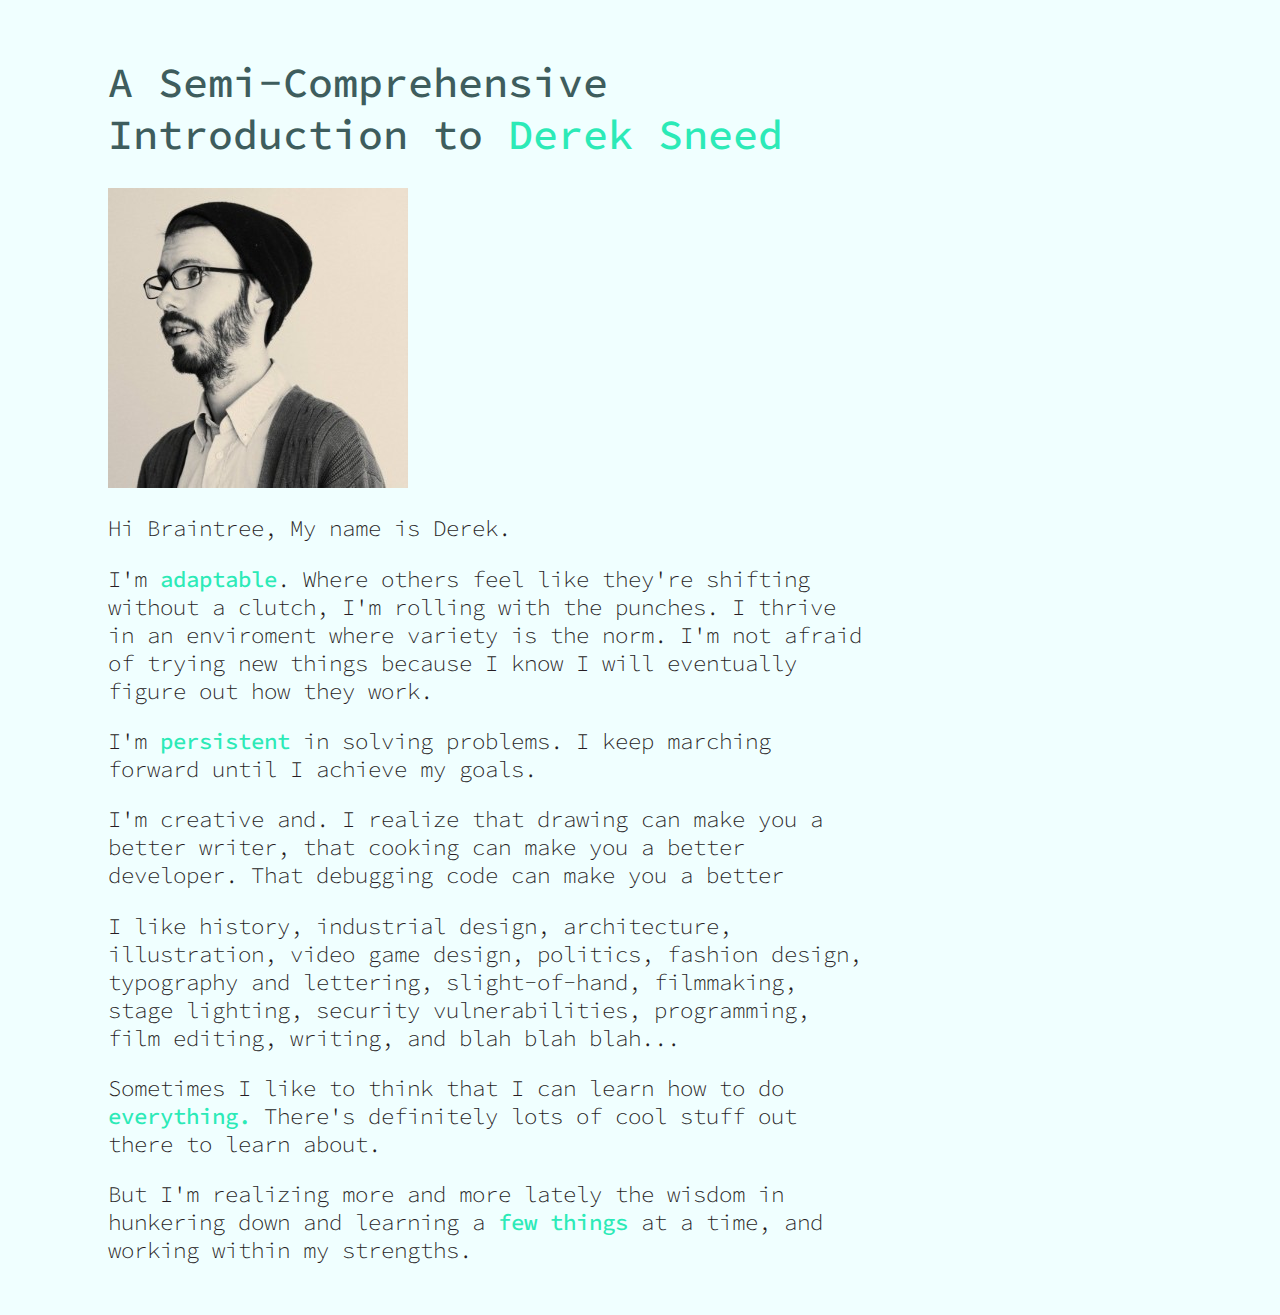
==== braintree/index.html @ 94cd5842 "added a page maybe" ====
<!DOCTYPE HTML>
<html>

<head>
    <link href='http://fonts.googleapis.com/css?family=Source+Code+Pro:300,500' rel='stylesheet' type='text/css'>
    <link rel="stylesheet" type="text/css" href="style.css">
</head>

<body>
    <div>
        <h1>A Semi-Comprehensive Introduction to <b>Derek Sneed</b></h1>
        <img src="img/mug2.jpg">
        <p>Hi Braintree, My name is Derek.</p>

        <p>I'm <b>adaptable</b>. Where others feel like they're shifting without a clutch, I'm rolling with the punches. I thrive in an enviroment where variety is the norm. I'm not afraid of trying new things because I know I will eventually figure out how they work.</p>
        <p>I'm <b>persistent</b> in solving problems. I keep marching forward until I achieve my goals.</p>
        <p>I'm creative and. I realize that drawing can make you a better writer, that cooking can make you a better developer. That debugging code can make you a better </p>

        <p>I like history, industrial design, architecture, illustration, video game design, politics, fashion design, typography and lettering, slight-of-hand, filmmaking, stage lighting, security vulnerabilities, programming, film editing, writing, and blah blah blah...</p>
        <p>Sometimes I like to think that I can learn how to do <b>everything.</b> There's definitely lots of cool stuff out there to learn about.</p>
        <p>But I'm realizing more and more lately the wisdom in hunkering down and learning a <b>few things</b> at a time, and working within my strengths.</p>

    </div>
    <div>
    </div>
</body>

</html>
---- braintree/style.css ----
body {
    background-color: azure;
    color: #271D24;
}

div {
    padding-left: 100px;
    padding-top: 20px;
    width: 60%;
}

h1 {
    font-size: 2.6em;
    color: #3E5D5D;
    font-family: 'Source Code Pro', monospace;
    font-weight: 500;
}

b {
    font-weight: 500;
    color: #2ceab7;
}

p {
    font-family: 'Source Code Pro', monospace;
    font-weight: 300;
    font-size: 1.4em;
}
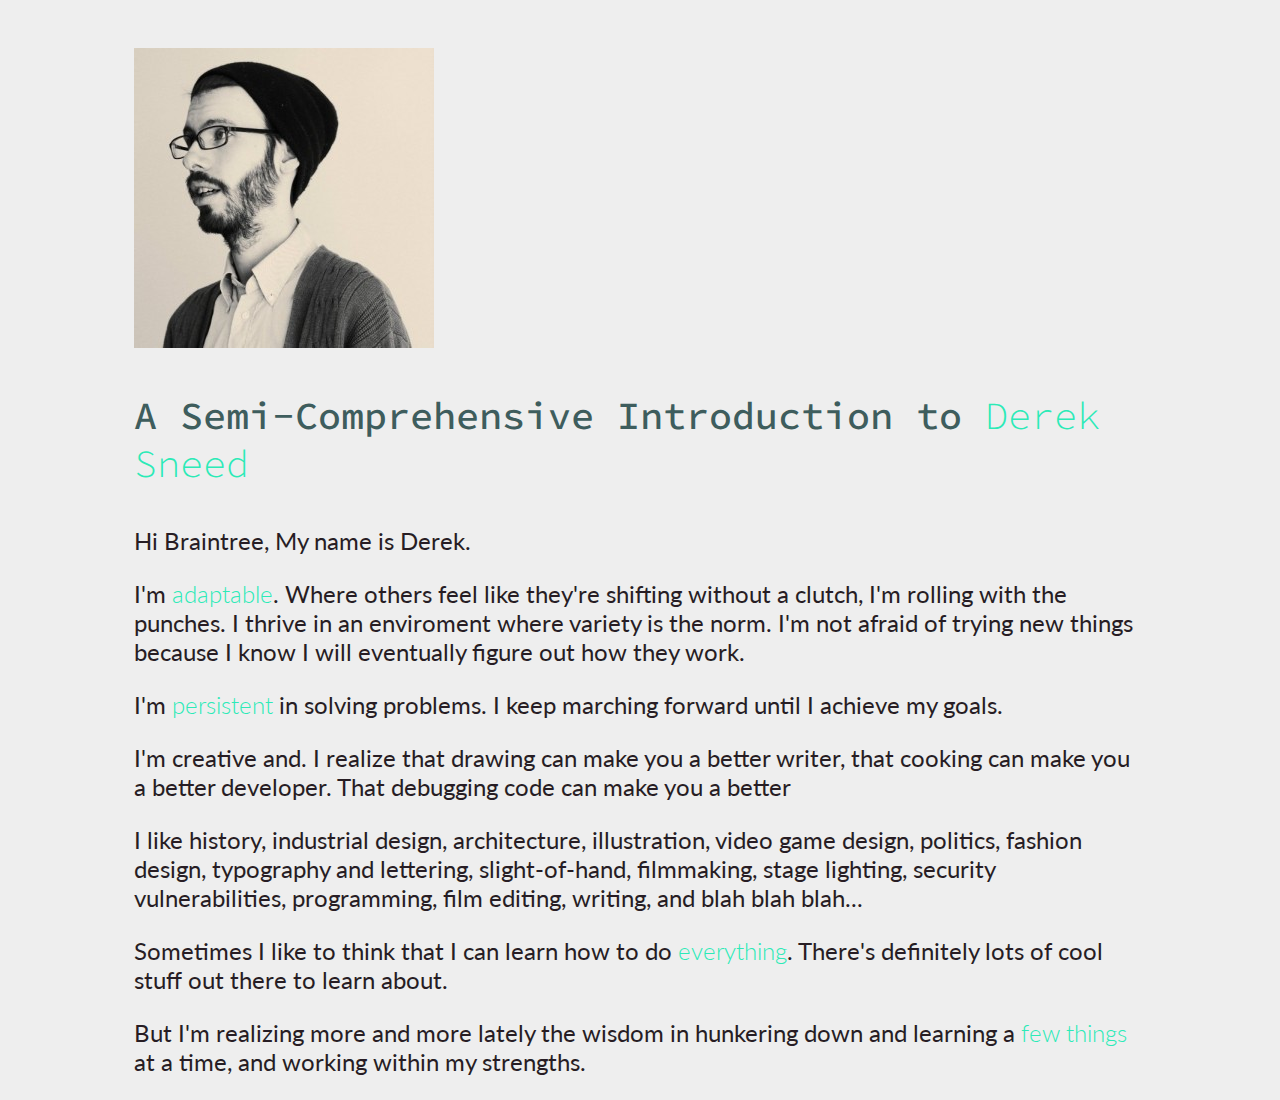
==== commit e7f803eb: "cleaning up" ====
--- a/braintree/index.html
+++ b/braintree/index.html
@@ -1,28 +1,30 @@
-<!DOCTYPE HTML>
+<!DOCTYPE html>
 <html>
 
 <head>
-    <link href='http://fonts.googleapis.com/css?family=Source+Code+Pro:300,500' rel='stylesheet' type='text/css'>
+    <title>Hi There.</title>
+    <link href='http://fonts.googleapis.com/css?family=Lato:300|Source+Code+Pro:500' rel='stylesheet' type='text/css'>
     <link rel="stylesheet" type="text/css" href="style.css">
 </head>
 
 <body>
-    <div>
-        <h1>A Semi-Comprehensive Introduction to <b>Derek Sneed</b></h1>
-        <img src="img/mug2.jpg">
-        <p>Hi Braintree, My name is Derek.</p>
+    <div id="box">
+        <div>
+            <img src="img/mug2.jpg">
+            <p id="title">A Semi-Comprehensive Introduction to <b>Derek Sneed</b></p>
+        </div>
+        <div id="content">
+            <p>Hi Braintree, My name is Derek.</p>
+            <p>I'm <b>adaptable</b>. Where others feel like they're shifting without a clutch, I'm rolling with the punches. I thrive in an enviroment where variety is the norm. I'm not afraid of trying new things because I know I will eventually figure out how they work.</p>
+            <p>I'm <b>persistent</b> in solving problems. I keep marching forward until I achieve my goals.</p>
+            <p>I'm creative and. I realize that drawing can make you a better writer, that cooking can make you a better developer. That debugging code can make you a better </p>
+            <p>I like history, industrial design, architecture, illustration, video game design, politics, fashion design, typography and lettering, slight-of-hand, filmmaking, stage lighting, security vulnerabilities, programming, film editing, writing, and blah blah blah...</p>
+            <p>Sometimes I like to think that I can learn how to do <b>everything</b>. There's definitely lots of cool stuff out there to learn about.</p>
+            <p>But I'm realizing more and more lately the wisdom in hunkering down and learning a <b>few things</b> at a time, and working within my strengths.</p>
+        </div>
+        <div id="footer"></div>
+    </div>
 
-        <p>I'm <b>adaptable</b>. Where others feel like they're shifting without a clutch, I'm rolling with the punches. I thrive in an enviroment where variety is the norm. I'm not afraid of trying new things because I know I will eventually figure out how they work.</p>
-        <p>I'm <b>persistent</b> in solving problems. I keep marching forward until I achieve my goals.</p>
-        <p>I'm creative and. I realize that drawing can make you a better writer, that cooking can make you a better developer. That debugging code can make you a better </p>
-
-        <p>I like history, industrial design, architecture, illustration, video game design, politics, fashion design, typography and lettering, slight-of-hand, filmmaking, stage lighting, security vulnerabilities, programming, film editing, writing, and blah blah blah...</p>
-        <p>Sometimes I like to think that I can learn how to do <b>everything.</b> There's definitely lots of cool stuff out there to learn about.</p>
-        <p>But I'm realizing more and more lately the wisdom in hunkering down and learning a <b>few things</b> at a time, and working within my strengths.</p>
-
-    </div>
-    <div>
-    </div>
 </body>
 
 </html>--- a/braintree/style.css
+++ b/braintree/style.css
@@ -1,28 +1,30 @@
 body {
-    background-color: azure;
+    background-color: #eeeeee;
+    font-family: "Lato", Verdana, Arial, sans-serif;
+    font-size: 150%;
     color: #271D24;
+    -webkit-font-smoothing: antialiased;
 }
 
-div {
-    padding-left: 100px;
-    padding-top: 20px;
-    width: 60%;
+.img {
+    float: left;
 }
 
-h1 {
-    font-size: 2.6em;
+b {
+    font-weight: 300;
+    color: #2ceab7;
+}
+
+#box {
+    margin: 0 auto;
+    padding-top: 40px;
+    width: 80%;
+}
+
+#title {
+    font-size: 1.6em;
+    float: right;
     color: #3E5D5D;
     font-family: 'Source Code Pro', monospace;
     font-weight: 500;
-}
-
-b {
-    font-weight: 500;
-    color: #2ceab7;
-}
-
-p {
-    font-family: 'Source Code Pro', monospace;
-    font-weight: 300;
-    font-size: 1.4em;
 }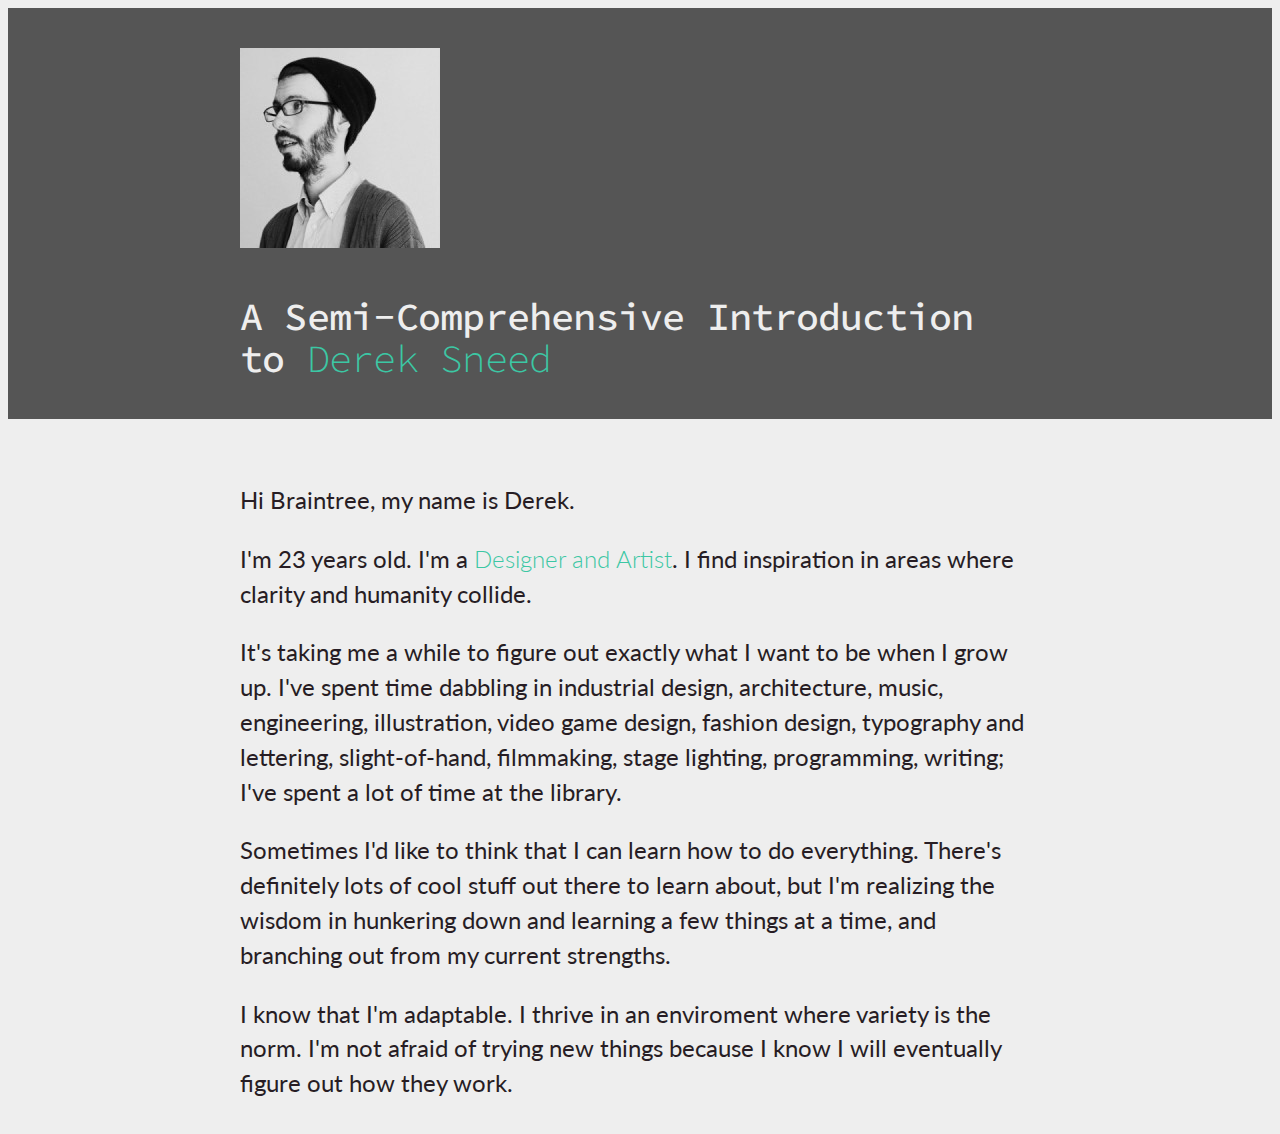
==== commit 0208dff9: "changed things, messed things up" ====
--- a/braintree/index.html
+++ b/braintree/index.html
@@ -8,23 +8,19 @@
 </head>
 
 <body>
-    <div id="box">
-        <div>
+        <div class="header">
+           <div class="box">
             <img src="img/mug2.jpg">
-            <p id="title">A Semi-Comprehensive Introduction to <b>Derek Sneed</b></p>
+            <p id="big">A Semi-Comprehensive Introduction to <b>Derek Sneed</b></p>
+            </div>
         </div>
-        <div id="content">
-            <p>Hi Braintree, My name is Derek.</p>
-            <p>I'm <b>adaptable</b>. Where others feel like they're shifting without a clutch, I'm rolling with the punches. I thrive in an enviroment where variety is the norm. I'm not afraid of trying new things because I know I will eventually figure out how they work.</p>
-            <p>I'm <b>persistent</b> in solving problems. I keep marching forward until I achieve my goals.</p>
-            <p>I'm creative and. I realize that drawing can make you a better writer, that cooking can make you a better developer. That debugging code can make you a better </p>
-            <p>I like history, industrial design, architecture, illustration, video game design, politics, fashion design, typography and lettering, slight-of-hand, filmmaking, stage lighting, security vulnerabilities, programming, film editing, writing, and blah blah blah...</p>
-            <p>Sometimes I like to think that I can learn how to do <b>everything</b>. There's definitely lots of cool stuff out there to learn about.</p>
-            <p>But I'm realizing more and more lately the wisdom in hunkering down and learning a <b>few things</b> at a time, and working within my strengths.</p>
+    <div class="box">
+            <p>Hi Braintree, my name is Derek.</p>
+            <p>I'm 23 years old. I'm a <b>Designer and Artist</b>. I find inspiration in areas where clarity and humanity collide.</p>
+            <p>It's taking me a while to figure out exactly what I want to be when I grow up. I've spent time dabbling in industrial design, architecture, music, engineering, illustration, video game design, fashion design, typography and lettering, slight-of-hand, filmmaking, stage lighting, programming, writing; I've spent a lot of time at the library.</p>
+            <p>Sometimes I'd like to think that I can learn how to do everything. There's definitely lots of cool stuff out there to learn about, but I'm realizing the wisdom in hunkering down and learning a few things at a time, and branching out from my current strengths.</p>
+            <p>I know that I'm adaptable. I thrive in an enviroment where variety is the norm. I'm not afraid of trying new things because I know I will eventually figure out how they work.</p>
         </div>
-        <div id="footer"></div>
     </div>
-
 </body>
-
 </html>--- a/braintree/style.css
+++ b/braintree/style.css
@@ -1,30 +1,35 @@
 body {
-    background-color: #eeeeee;
+    background-color: #eee;
     font-family: "Lato", Verdana, Arial, sans-serif;
     font-size: 150%;
     color: #271D24;
     -webkit-font-smoothing: antialiased;
-}
-
-.img {
-    float: left;
+    line-height: 145%;
 }
 
 b {
     font-weight: 300;
-    color: #2ceab7;
+    color: #3cc7a4;
 }
 
-#box {
-    margin: 0 auto;
-    padding-top: 40px;
-    width: 80%;
+.header {
+    width: 100%;
+    background-color: #555;
 }
 
-#title {
+.box {
+    margin: auto;
+    padding: 40px 0px 01px;
+    width: 80%;
+    max-width: 800px;
+    min-width: 300px;
+}
+
+#big {
     font-size: 1.6em;
-    float: right;
-    color: #3E5D5D;
+    color: #eee;
     font-family: 'Source Code Pro', monospace;
     font-weight: 500;
+    line-height: 110%;
+    letter-spacing: -0.02em;
 }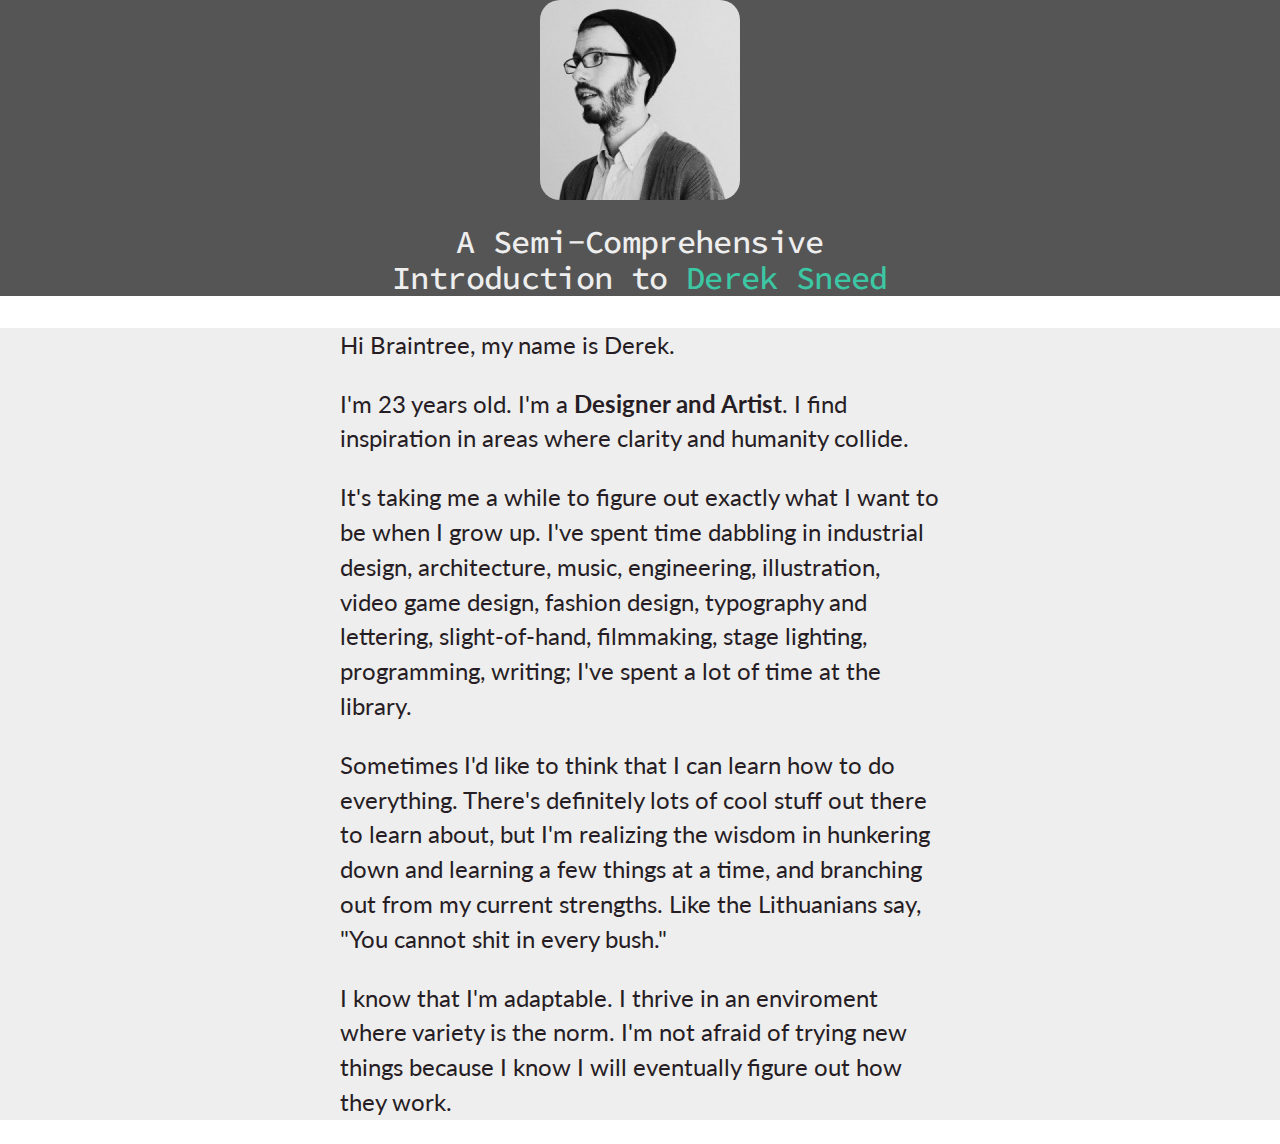
==== commit 6753a3f1: "messed some more things up" ====
--- a/braintree/index.html
+++ b/braintree/index.html
@@ -8,19 +8,20 @@
 </head>
 
 <body>
-        <div class="header">
-           <div class="box">
-            <img src="img/mug2.jpg">
-            <p id="big">A Semi-Comprehensive Introduction to <b>Derek Sneed</b></p>
-            </div>
-        </div>
+    <div class="header">
+    <div class="box">
+            <img class="profile" src="img/mug2.jpg">
+            <h1>A Semi-Comprehensive Introduction to <d>Derek Sneed</d></p></h1>
+    </div>
+    </div>
+    <div class="main">
     <div class="box">
             <p>Hi Braintree, my name is Derek.</p>
             <p>I'm 23 years old. I'm a <b>Designer and Artist</b>. I find inspiration in areas where clarity and humanity collide.</p>
             <p>It's taking me a while to figure out exactly what I want to be when I grow up. I've spent time dabbling in industrial design, architecture, music, engineering, illustration, video game design, fashion design, typography and lettering, slight-of-hand, filmmaking, stage lighting, programming, writing; I've spent a lot of time at the library.</p>
-            <p>Sometimes I'd like to think that I can learn how to do everything. There's definitely lots of cool stuff out there to learn about, but I'm realizing the wisdom in hunkering down and learning a few things at a time, and branching out from my current strengths.</p>
+            <p>Sometimes I'd like to think that I can learn how to do everything. There's definitely lots of cool stuff out there to learn about, but I'm realizing the wisdom in hunkering down and learning a few things at a time, and branching out from my current strengths. Like the Lithuanians say, "You cannot shit in every bush."</p>
             <p>I know that I'm adaptable. I thrive in an enviroment where variety is the norm. I'm not afraid of trying new things because I know I will eventually figure out how they work.</p>
-        </div>
+    </div>
     </div>
 </body>
 </html>--- a/braintree/style.css
+++ b/braintree/style.css
@@ -1,32 +1,39 @@
 body {
+    margin: 0;
+    padding: 0;
+    width: 100%;
+    height: 100%;
+}
+
+d {
+    color: #3cc7a4;
+}
+
+.header {
+    background-color: #555;
+    text-align: center;
+}
+
+img.profile {
+    border-radius: 10%;
+}
+
+.main {
     background-color: #eee;
     font-family: "Lato", Verdana, Arial, sans-serif;
     font-size: 150%;
     color: #271D24;
-    -webkit-font-smoothing: antialiased;
-    line-height: 145%;
-}
-
-b {
-    font-weight: 300;
-    color: #3cc7a4;
-}
-
-.header {
-    width: 100%;
-    background-color: #555;
+    line-height: 145%;    
 }
 
 .box {
-    margin: auto;
-    padding: 40px 0px 01px;
+    margin: 0 auto;
     width: 80%;
-    max-width: 800px;
-    min-width: 300px;
+    max-width: 600px;
 }
 
-#big {
-    font-size: 1.6em;
+h1 {
+    font-size: 2em;
     color: #eee;
     font-family: 'Source Code Pro', monospace;
     font-weight: 500;
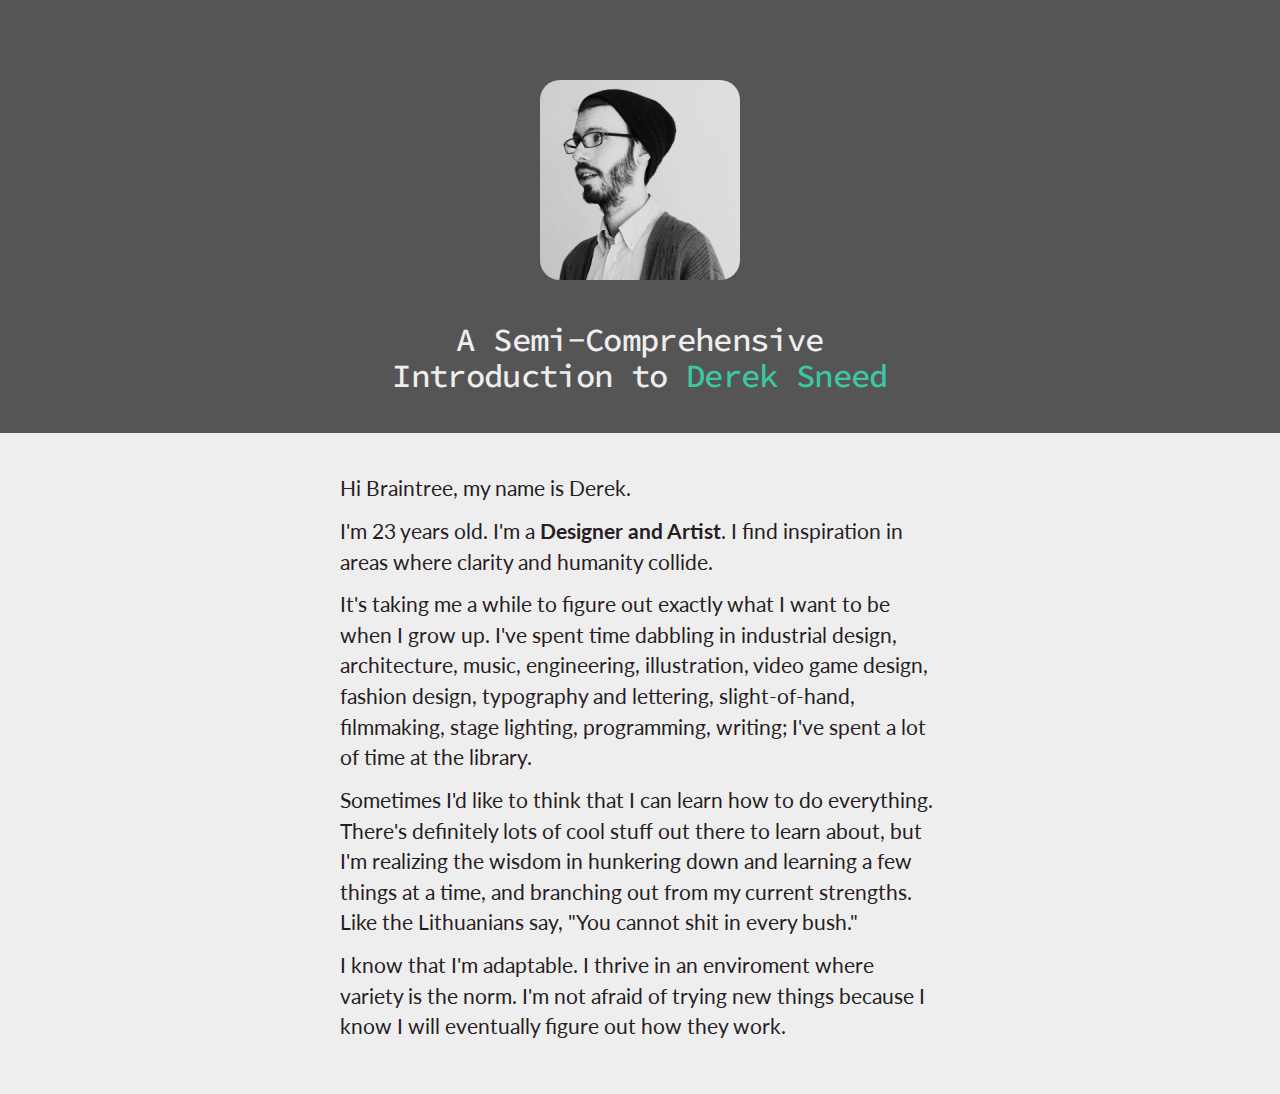
==== commit 89a428b2: "killed user agent bullshit" ====
--- a/braintree/index.html
+++ b/braintree/index.html
@@ -4,6 +4,7 @@
 <head>
     <title>Hi There.</title>
     <link href='http://fonts.googleapis.com/css?family=Lato:300|Source+Code+Pro:500' rel='stylesheet' type='text/css'>
+    <link rel="stylesheet" type="text/css" href="reset.css">
     <link rel="stylesheet" type="text/css" href="style.css">
 </head>
 
@@ -11,7 +12,7 @@
     <div class="header">
     <div class="box">
             <img class="profile" src="img/mug2.jpg">
-            <h1>A Semi-Comprehensive Introduction to <d>Derek Sneed</d></p></h1>
+            <h1>A Semi-Comprehensive Introduction to <d>Derek Sneed</d></h1>
     </div>
     </div>
     <div class="main">
--- a/braintree/style.css
+++ b/braintree/style.css
@@ -16,6 +16,7 @@
 
 img.profile {
     border-radius: 10%;
+    margin: 40px;
 }
 
 .main {
@@ -28,12 +29,17 @@
 
 .box {
     margin: 0 auto;
+    padding: 40px;
     width: 80%;
     max-width: 600px;
 }
 
+p {
+    padding-bottom: 12px;    
+}
+
 h1 {
-    font-size: 2em;
+    font-size: 2.3em;
     color: #eee;
     font-family: 'Source Code Pro', monospace;
     font-weight: 500;
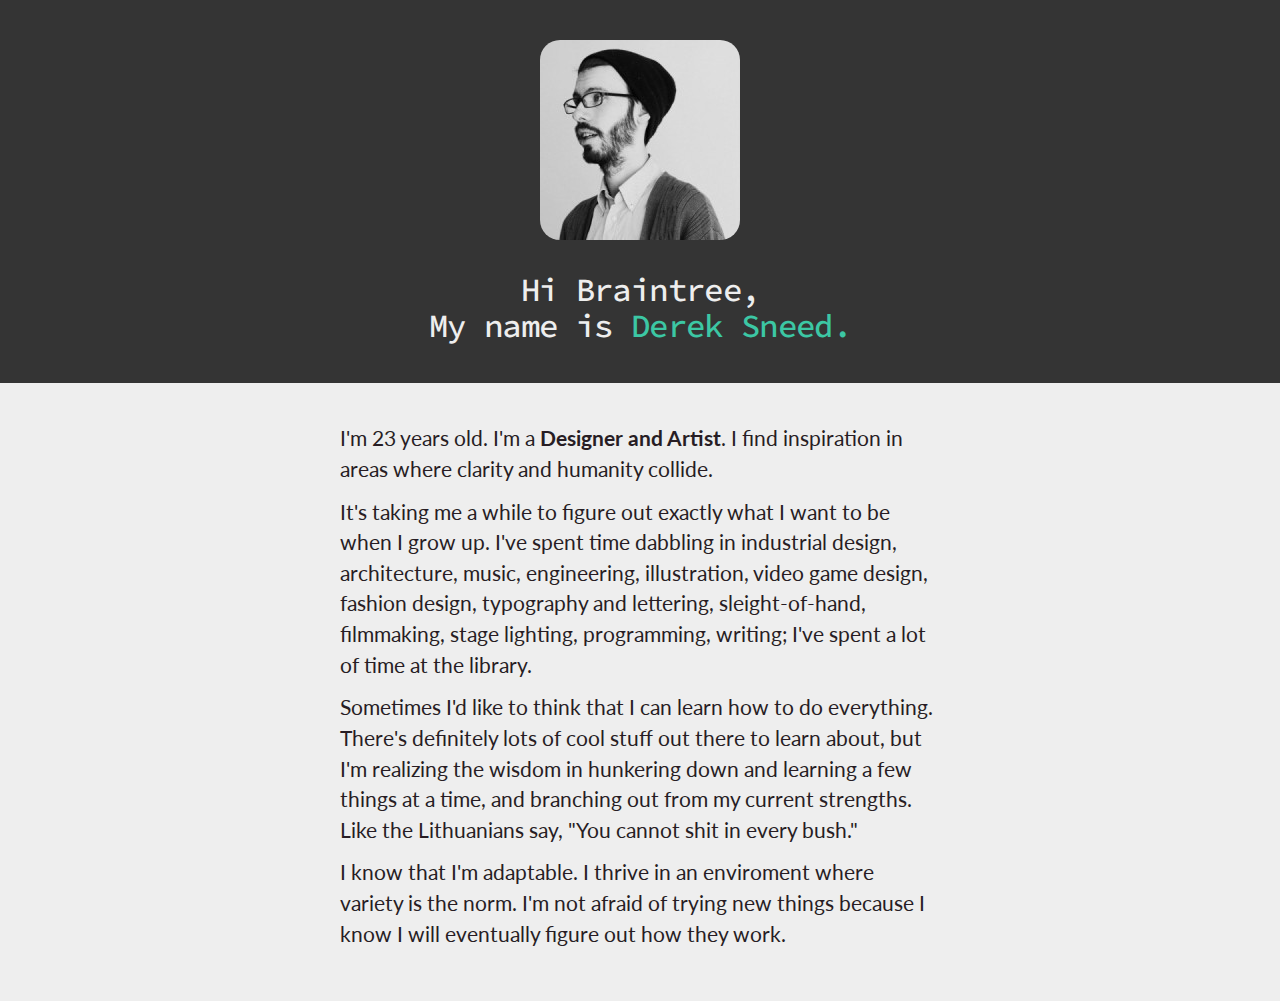
==== commit 5f21a52f: "fixed margin/padding sillies, and some color changes" ====
--- a/braintree/index.html
+++ b/braintree/index.html
@@ -12,14 +12,14 @@
     <div class="header">
     <div class="box">
             <img class="profile" src="img/mug2.jpg">
-            <h1>A Semi-Comprehensive Introduction to <d>Derek Sneed</d></h1>
+            <h1>Hi Braintree,</h1>
+            <h1>My name is <d>Derek Sneed.</d></h1>
     </div>
     </div>
     <div class="main">
     <div class="box">
-            <p>Hi Braintree, my name is Derek.</p>
             <p>I'm 23 years old. I'm a <b>Designer and Artist</b>. I find inspiration in areas where clarity and humanity collide.</p>
-            <p>It's taking me a while to figure out exactly what I want to be when I grow up. I've spent time dabbling in industrial design, architecture, music, engineering, illustration, video game design, fashion design, typography and lettering, slight-of-hand, filmmaking, stage lighting, programming, writing; I've spent a lot of time at the library.</p>
+            <p>It's taking me a while to figure out exactly what I want to be when I grow up. I've spent time dabbling in industrial design, architecture, music, engineering, illustration, video game design, fashion design, typography and lettering, sleight-of-hand, filmmaking, stage lighting, programming, writing; I've spent a lot of time at the library.</p>
             <p>Sometimes I'd like to think that I can learn how to do everything. There's definitely lots of cool stuff out there to learn about, but I'm realizing the wisdom in hunkering down and learning a few things at a time, and branching out from my current strengths. Like the Lithuanians say, "You cannot shit in every bush."</p>
             <p>I know that I'm adaptable. I thrive in an enviroment where variety is the norm. I'm not afraid of trying new things because I know I will eventually figure out how they work.</p>
     </div>
--- a/braintree/style.css
+++ b/braintree/style.css
@@ -10,13 +10,13 @@
 }
 
 .header {
-    background-color: #555;
+    background-color: #343434;
     text-align: center;
 }
 
 img.profile {
     border-radius: 10%;
-    margin: 40px;
+    margin-bottom: 30px;
 }
 
 .main {
@@ -24,7 +24,7 @@
     font-family: "Lato", Verdana, Arial, sans-serif;
     font-size: 150%;
     color: #271D24;
-    line-height: 145%;    
+    line-height: 145%; 
 }
 
 .box {
